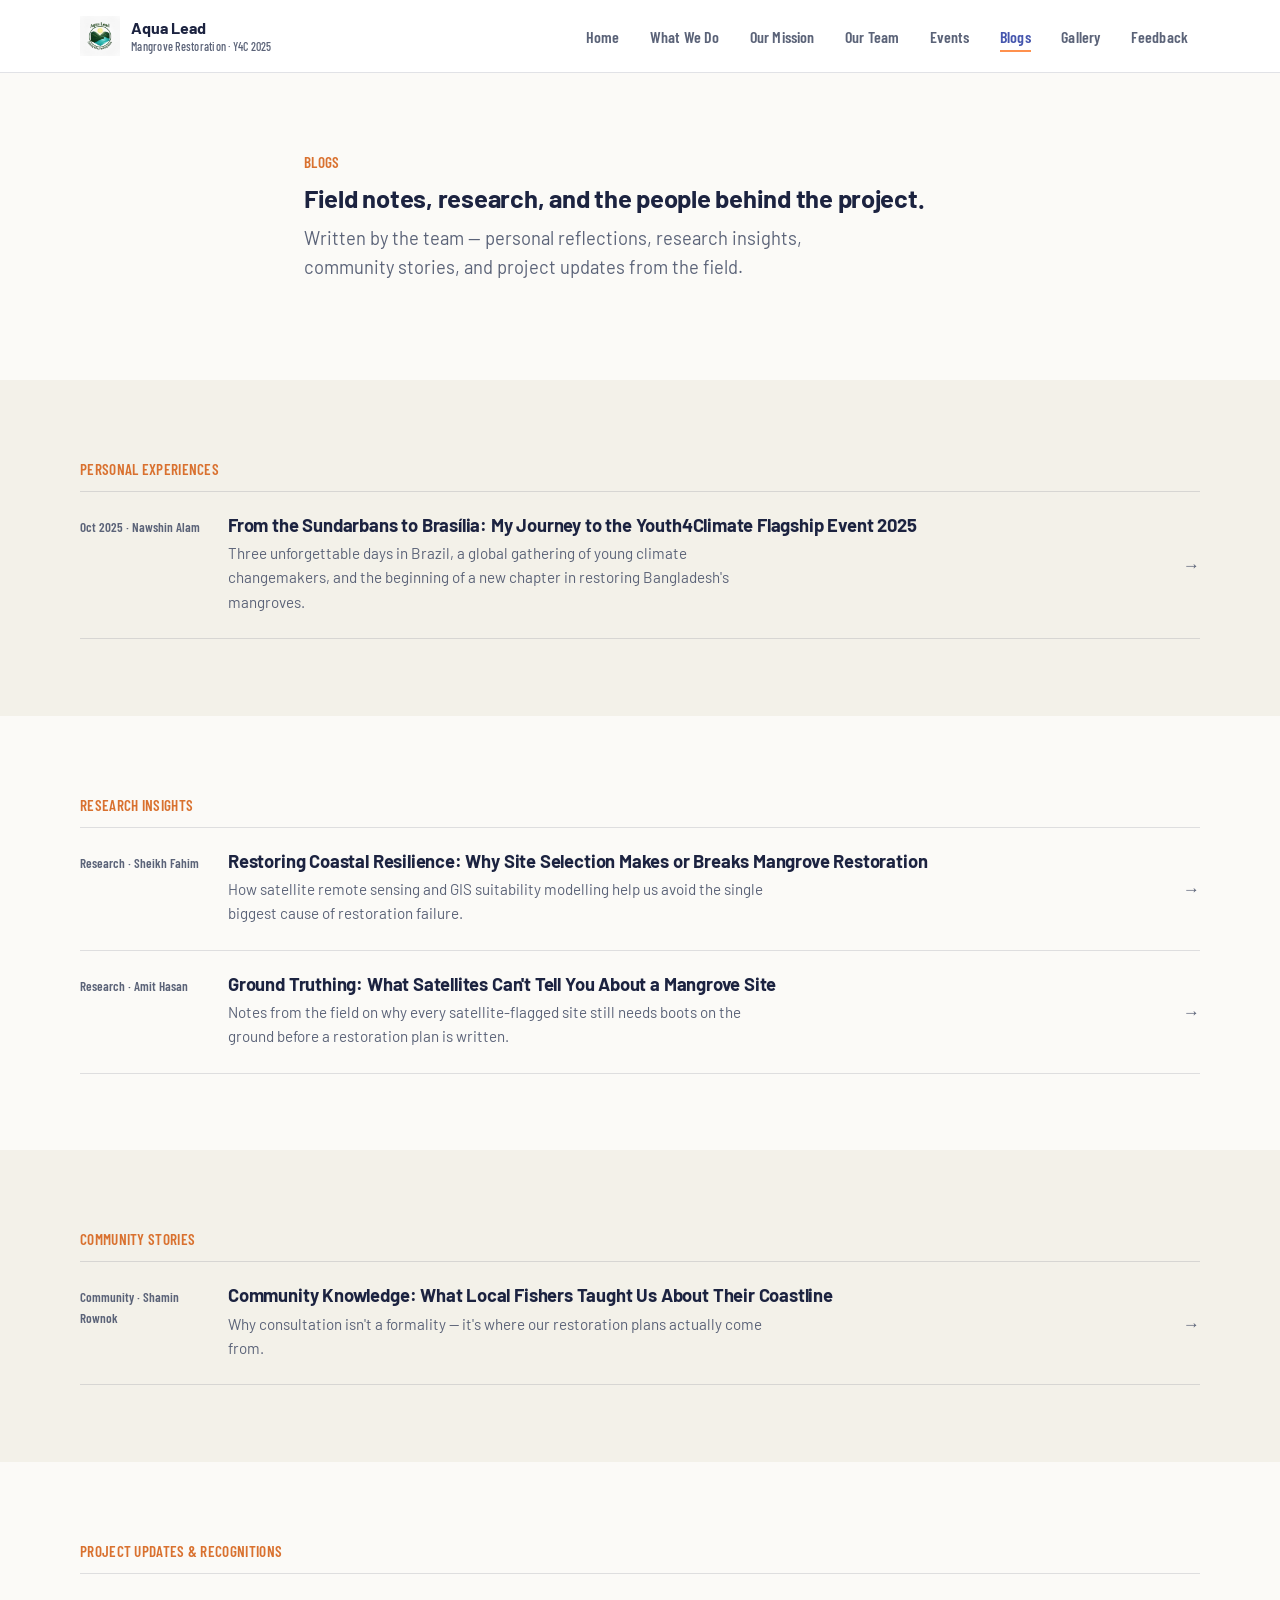
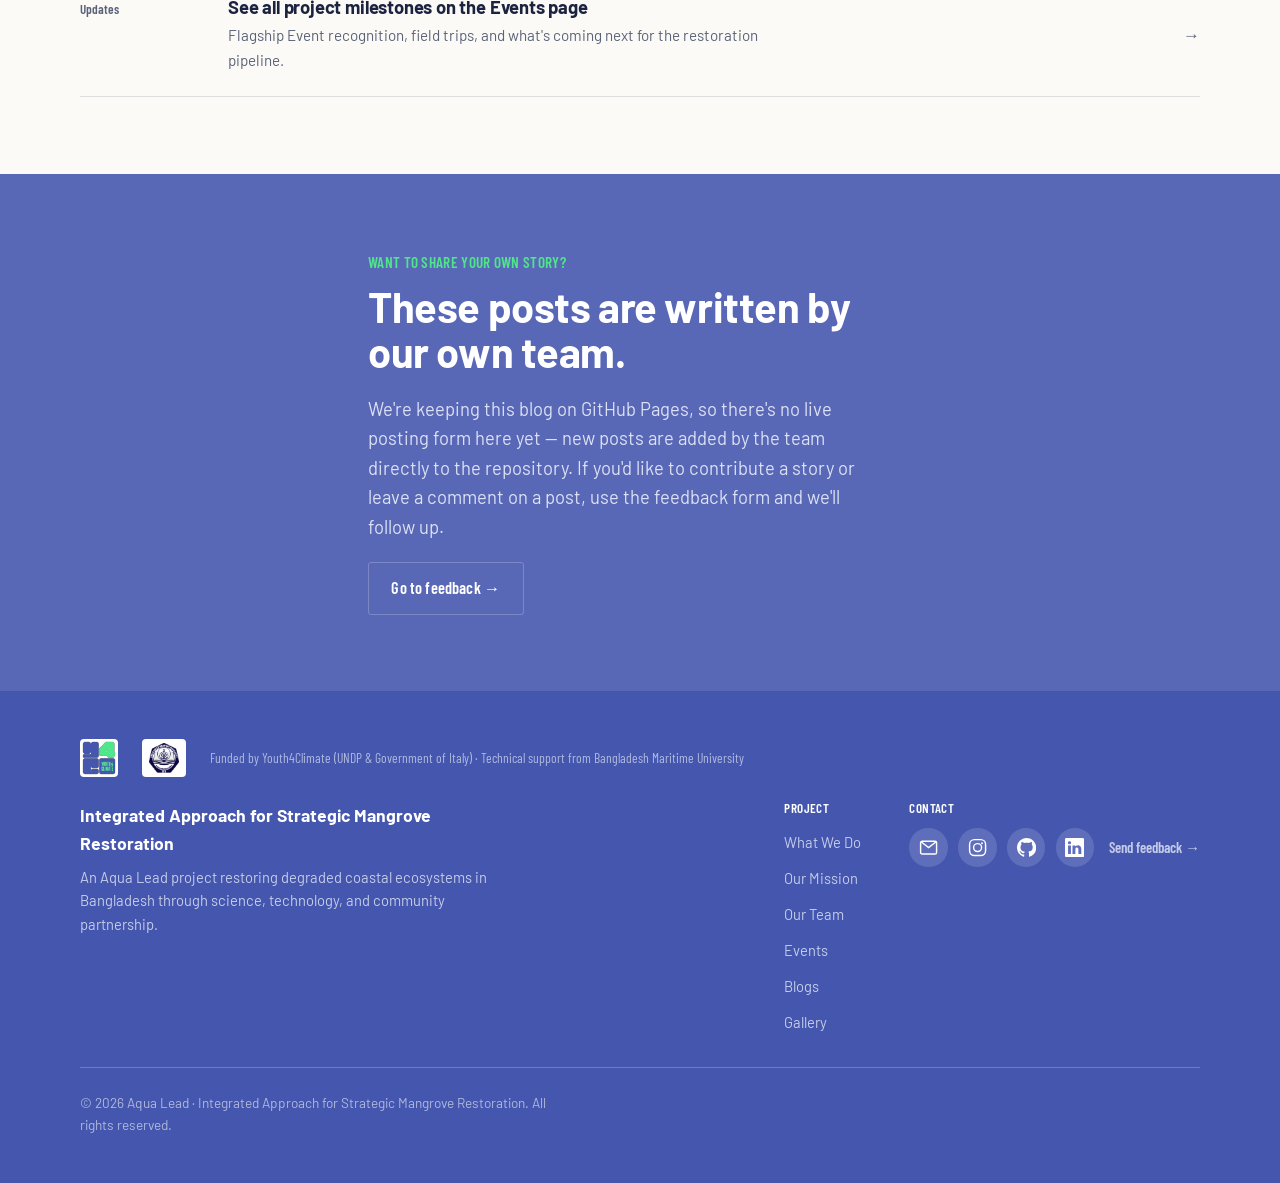
==== blogs/index.html @ 3c4979f6 "Upload website files" ====
<!doctype html>
<html lang="en">
<head>
<meta charset="utf-8">
<title>Blogs · Integrated Approach for Strategic Mangrove Restoration</title>
<meta name="description" content="Field notes, research insights, community stories and personal reflections from the mangrove restoration team.">
<meta name="viewport" content="width=device-width, initial-scale=1">
<link rel="icon" href="../assets/img/brand/y4c-na-logo.svg" type="image/svg+xml">
<link rel="stylesheet" href="../assets/css/style.css">
</head>
<body>
<a class="skip-link" href="#main">Skip to content</a>

<header class="site-header">
  <div class="wrap">
    <a class="brand" href="../index.html">
      <img src="../assets/img/brand/aqualead-logo.png" alt="Aqua Lead logo">
      <span class="brand-text">Aqua Lead<small>Mangrove Restoration · Y4C 2025</small></span>
    </a>
    <button class="nav-toggle" aria-label="Toggle navigation" aria-expanded="false">
      <svg viewBox="0 0 24 24" fill="none" stroke="currentColor" stroke-width="2"><path d="M3 6h18M3 12h18M3 18h18"/></svg>
    </button>
    <nav class="main-nav" aria-label="Primary">
      <ul>
        <li><a href="../index.html">Home</a></li>
        <li><a href="../what-we-do.html">What We Do</a></li>
        <li><a href="../mission.html">Our Mission</a></li>
        <li><a href="../team.html">Our Team</a></li>
        <li><a href="../events.html">Events</a></li>
        <li><a href="index.html" aria-current="page">Blogs</a></li>
        <li><a href="../gallery.html">Gallery</a></li>
        <li><a href="../feedback.html">Feedback</a></li>
      </ul>
    </nav>
  </div>
</header>

<main id="main">

  <section class="section">
    <div class="wrap" style="max-width:48rem;">
      <p class="eyebrow">Blogs</p>
      <h1>Field notes, research, and the people behind the project.</h1>
      <p class="lede">Written by the team — personal reflections, research insights, community stories, and project updates from the field.</p>
    </div>
  </section>

  <section class="section band-paper2">
    <div class="wrap">
      <p class="eyebrow">Personal experiences</p>
      <div class="post-list">
        <a class="post-row" href="blog-04-journey-to-brasilia.html">
          <span class="mark">Oct 2025 · Nawshin Alam</span>
          <span>
            <h3>From the Sundarbans to Brasília: My Journey to the Youth4Climate Flagship Event 2025</h3>
            <p class="excerpt">Three unforgettable days in Brazil, a global gathering of young climate changemakers, and the beginning of a new chapter in restoring Bangladesh's mangroves.</p>
          </span>
          <span class="arrow">→</span>
        </a>
      </div>
    </div>
  </section>

  <section class="section">
    <div class="wrap">
      <p class="eyebrow">Research insights</p>
      <div class="post-list">
        <a class="post-row" href="blog-01-coastal-resilience.html">
          <span class="mark">Research · Sheikh Fahim</span>
          <span>
            <h3>Restoring Coastal Resilience: Why Site Selection Makes or Breaks Mangrove Restoration</h3>
            <p class="excerpt">How satellite remote sensing and GIS suitability modelling help us avoid the single biggest cause of restoration failure.</p>
          </span>
          <span class="arrow">→</span>
        </a>
        <a class="post-row" href="blog-02-ground-truthing.html">
          <span class="mark">Research · Amit Hasan</span>
          <span>
            <h3>Ground Truthing: What Satellites Can't Tell You About a Mangrove Site</h3>
            <p class="excerpt">Notes from the field on why every satellite-flagged site still needs boots on the ground before a restoration plan is written.</p>
          </span>
          <span class="arrow">→</span>
        </a>
      </div>
    </div>
  </section>

  <section class="section band-paper2">
    <div class="wrap">
      <p class="eyebrow">Community stories</p>
      <div class="post-list">
        <a class="post-row" href="blog-03-community-knowledge.html">
          <span class="mark">Community · Shamin Rownok</span>
          <span>
            <h3>Community Knowledge: What Local Fishers Taught Us About Their Coastline</h3>
            <p class="excerpt">Why consultation isn't a formality — it's where our restoration plans actually come from.</p>
          </span>
          <span class="arrow">→</span>
        </a>
      </div>
    </div>
  </section>

  <section class="section">
    <div class="wrap">
      <p class="eyebrow">Project updates &amp; recognitions</p>
      <div class="post-list">
        <a class="post-row" href="../events.html">
          <span class="mark">Updates</span>
          <span>
            <h3>See all project milestones on the Events page</h3>
            <p class="excerpt">Flagship Event recognition, field trips, and what's coming next for the restoration pipeline.</p>
          </span>
          <span class="arrow">→</span>
        </a>
      </div>
    </div>
  </section>

  <section class="section band-blue pattern-bg">
    <div class="wrap" style="max-width:40rem;">
      <p class="eyebrow">Want to share your own story?</p>
      <h2>These posts are written by our own team.</h2>
      <p class="lede">We're keeping this blog on GitHub Pages, so there's no live posting form here yet — new posts are added by the team directly to the repository. If you'd like to contribute a story or leave a comment on a post, use the feedback form and we'll follow up.</p>
      <a class="btn btn-ghost" href="../feedback.html">Go to feedback →</a>
    </div>
  </section>

</main>

<footer class="site-footer">
  <div class="wrap">
    <div class="footer-credits">
      <img class="y4c-mark" src="../assets/img/brand/y4c-logo.svg" alt="Youth4Climate logo">
      <img src="../assets/img/brand/bmu-logo.png" alt="Bangladesh Maritime University logo">
      <span class="credit-line">Funded by Youth4Climate (UNDP &amp; Government of Italy) · Technical support from Bangladesh Maritime University</span>
    </div>
    <div class="footer-top">
      <div class="footer-brand">
        <strong>Integrated Approach for Strategic Mangrove Restoration</strong>
        <p>An Aqua Lead project restoring degraded coastal ecosystems in Bangladesh through science, technology, and community partnership.</p>
      </div>
      <div class="footer-links">
        <div>
          <h4>Project</h4>
          <ul>
            <li><a href="../what-we-do.html">What We Do</a></li>
            <li><a href="../mission.html">Our Mission</a></li>
            <li><a href="../team.html">Our Team</a></li>
            <li><a href="../events.html">Events</a></li>
            <li><a href="index.html">Blogs</a></li>
            <li><a href="../gallery.html">Gallery</a></li>
          </ul>
        </div>
        <div>
          <h4>Contact</h4>
          <div class="footer-contact footer-icons">
            <a class="icon-btn" href="mailto:aqualead.alm@gmail.com" aria-label="Email — aqualead.alm@gmail.com" title="aqualead.alm@gmail.com">
              <svg viewBox="0 0 24 24" fill="none" stroke="currentColor" stroke-width="1.8" aria-hidden="true"><rect x="2" y="4" width="20" height="16" rx="2"/><path d="M3 5l9 7 9-7"/></svg>
            </a>
            <a class="icon-btn" href="https://www.instagram.com/aqualead2025" target="_blank" rel="noopener" aria-label="Instagram — @aqualead2025" title="@aqualead2025">
              <svg viewBox="0 0 24 24" fill="none" stroke="currentColor" stroke-width="1.8" aria-hidden="true"><rect x="2" y="2" width="20" height="20" rx="6"/><circle cx="12" cy="12" r="5"/><circle cx="17.5" cy="6.5" r="1.2" fill="currentColor" stroke="none"/></svg>
            </a>
            <a class="icon-btn" href="https://github.com/Nawshin-25" target="_blank" rel="noopener" aria-label="GitHub — @Nawshin-25" title="GitHub — @Nawshin-25">
              <svg viewBox="0 0 16 16" fill="currentColor" aria-hidden="true"><path d="M8 0C3.58 0 0 3.58 0 8c0 3.54 2.29 6.53 5.47 7.59.4.07.55-.17.55-.38 0-.19-.01-.82-.01-1.49-2.01.37-2.53-.49-2.69-.94-.09-.23-.48-.94-.82-1.13-.28-.15-.68-.52-.01-.53.63-.01 1.08.58 1.23.82.72 1.21 1.87.87 2.33.66.07-.52.28-.87.51-1.07-1.78-.2-3.64-.89-3.64-3.95 0-.87.31-1.59.82-2.15-.08-.2-.36-1.02.08-2.12 0 0 .67-.21 2.2.82.64-.18 1.32-.27 2-.27.68 0 1.36.09 2 .27 1.53-1.04 2.2-.82 2.2-.82.44 1.1.16 1.92.08 2.12.51.56.82 1.27.82 2.15 0 3.07-1.87 3.75-3.65 3.95.29.25.54.73.54 1.48 0 1.07-.01 1.93-.01 2.2 0 .21.15.46.55.38A8.013 8.013 0 0016 8c0-4.42-3.58-8-8-8z"/></svg>
            </a>
            <a class="icon-btn" href="http://www.linkedin.com/in/nawshinalam" target="_blank" rel="noopener" aria-label="LinkedIn — Nawshin Alam" title="LinkedIn — Nawshin Alam">
              <svg viewBox="0 0 16 16" fill="currentColor" aria-hidden="true"><path d="M0 1.146C0 .513.526 0 1.175 0h13.65C15.474 0 16 .513 16 1.146v13.708c0 .633-.526 1.146-1.175 1.146H1.175C.526 16 0 15.487 0 14.854V1.146zm4.943 12.248V6.169H2.542v7.225h2.401zm-1.2-8.212c.837 0 1.358-.554 1.358-1.248-.015-.709-.52-1.248-1.342-1.248-.822 0-1.359.54-1.359 1.248 0 .694.521 1.248 1.327 1.248h.016zm4.908 8.212V9.359c0-.216.016-.432.08-.586.173-.431.568-.878 1.232-.878.869 0 1.216.662 1.216 1.634v3.865h2.401V9.25c0-2.22-1.184-3.252-2.764-3.252-1.274 0-1.845.7-2.165 1.193v.025h-.016a5.54 5.54 0 01.016-.025V6.169h-2.4c.03.678 0 7.225 0 7.225h2.4z"/></svg>
            </a>
            <a class="footer-feedback-link" href="../feedback.html">Send feedback →</a>
          </div>
        </div>
      </div>
    </div>
    <div class="footer-bottom">
      <p>© <span data-year>2026</span> Aqua Lead · Integrated Approach for Strategic Mangrove Restoration. All rights reserved.</p>
    </div>
  </div>
</footer>

<script src="../assets/js/main.js"></script>
</body>
</html>
---- assets/css/style.css ----
/* =========================================================
   INTEGRATED APPROACH FOR STRATEGIC MANGROVE RESTORATION
   Design system aligned to the Youth4Climate 2025 Brand
   Guidelines: Barlow/Barlow Condensed type, Y4C blue/green/
   yellow/light-blue palette, "Nature for Climate Action"
   thematic orange + swirl pattern as this project's accent.
   ========================================================= */

@import url('https://fonts.googleapis.com/css2?family=Barlow:wght@400;500;600;700&family=Barlow+Condensed:wght@500;600;700&family=Barlow:ital@1&display=swap');

:root{
  /* Y4C primary brand colours */
  --y4c-blue:        #4556AE;
  --y4c-blue-deep:   #313F86;
  --y4c-green:       #50E58B;
  --y4c-white:       #FFFFFF;
  /* Y4C secondary brand colours */
  --y4c-yellow:      #FFD639;
  --y4c-lightblue:   #C0F0F2;
  /* This project's Y4C theme: "Nature for Climate Action" */
  --y4c-nature:      #FF914D;
  --y4c-nature-deep: #D9712F;

  --paper:    #FBFAF7;
  --paper-2:  #F3F1E9;
  --ink:      #1C2340;
  --muted:    #5B6378;
  --line:     rgba(28,35,64,0.13);
  --line-on-blue: rgba(255,255,255,0.22);

  --sans:  'Barlow', -apple-system, BlinkMacSystemFont, 'Segoe UI', sans-serif;
  --cond:  'Barlow Condensed', 'Barlow', sans-serif;

  --max: 76rem;
  --gutter: clamp(1.25rem, 4vw, 3rem);
}

*,*::before,*::after{ box-sizing:border-box; }
html{ scroll-behavior:smooth; }
@media (prefers-reduced-motion: reduce){
  html{ scroll-behavior:auto; }
  *{ animation-duration:0.001ms !important; animation-iteration-count:1 !important; transition-duration:0.001ms !important; }
}

body{
  margin:0;
  background:var(--paper);
  color:var(--ink);
  font-family:var(--sans);
  font-size:17px;
  line-height:1.6;
  -webkit-font-smoothing:antialiased;
}

img{ max-width:100%; display:block; }
a{ color:inherit; }
a:focus-visible, button:focus-visible, input:focus-visible, textarea:focus-visible{
  outline:3px solid var(--y4c-nature);
  outline-offset:2px;
}

h1,h2,h3,h4{
  font-family:var(--sans);
  font-weight:700;
  line-height:1.08;
  letter-spacing:-0.01em;
  margin:0 0 0.5em;
  color:var(--ink);
}
h1{ font-weight:700; }
h2{ font-size:clamp(1.7rem, 2.4vw + 1rem, 2.6rem); }
h3{ font-size:clamp(1.15rem, 1vw + 1rem, 1.45rem); }

p{ margin:0 0 1.1em; max-width:62ch; }
.lede{ font-size:1.15rem; color:var(--muted); max-width:52ch; }

.wrap{ max-width:var(--max); margin:0 auto; padding-left:var(--gutter); padding-right:var(--gutter); }

.eyebrow{
  font-family:var(--cond);
  font-weight:600;
  font-size:0.95rem;
  letter-spacing:0.02em;
  color:var(--y4c-nature-deep);
  text-transform:uppercase;
  margin-bottom:0.6rem;
  display:block;
}
.band-blue .eyebrow{ color:var(--y4c-green); }

.skip-link{
  position:absolute; left:-999px; top:0;
  background:var(--y4c-nature); color:#20120a; padding:0.7em 1.2em;
  z-index:200; font-weight:600;
}
.skip-link:focus{ left:var(--gutter); top:0.75rem; }

/* ---------- Header ---------- */
.site-header{
  position:sticky; top:0; z-index:100;
  background:var(--y4c-white);
  border-bottom:1px solid var(--line);
}
.site-header .wrap{
  display:flex; align-items:center; justify-content:space-between;
  min-height:4.5rem; gap:1rem;
}
.brand{ display:flex; align-items:center; gap:0.7rem; text-decoration:none; }
.brand img{ height:40px; width:auto; flex:none; }
.brand-text{ font-family:var(--sans); font-weight:700; font-size:1rem; line-height:1.18; color:var(--ink); }
.brand-text small{
  display:block; font-family:var(--cond); font-weight:500; font-size:0.75rem;
  letter-spacing:0.02em; color:var(--muted); margin-top:0.1em;
}

.nav-toggle{
  display:none; background:none; border:1px solid var(--line);
  color:var(--ink); width:2.5rem; height:2.5rem; border-radius:3px;
  align-items:center; justify-content:center; cursor:pointer;
}
.nav-toggle svg{ width:18px; height:18px; }

.main-nav ul{ list-style:none; display:flex; gap:0.4rem; margin:0; padding:0; }
.main-nav a{
  text-decoration:none; color:var(--muted); font-family:var(--cond);
  font-weight:600; font-size:1rem; letter-spacing:0.01em;
  padding:0.6rem 0.75rem; border-radius:3px; position:relative;
  transition:color .15s ease, background .15s ease;
}
.main-nav a:hover{ color:var(--ink); background:var(--paper-2); }
.main-nav a[aria-current="page"]{ color:var(--y4c-blue); }
.main-nav a[aria-current="page"]::after{
  content:""; position:absolute; left:0.75rem; right:0.75rem; bottom:0.2rem;
  height:2px; background:var(--y4c-nature);
}

@media (max-width:860px){
  .nav-toggle{ display:inline-flex; }
  .main-nav{
    position:absolute; top:4.5rem; left:0; right:0; background:var(--y4c-white);
    border-bottom:1px solid var(--line); max-height:0; overflow:hidden;
    transition:max-height .25s ease;
  }
  .main-nav.is-open{ max-height:28rem; }
  .main-nav ul{ flex-direction:column; gap:0; padding:0.5rem var(--gutter) 1.25rem; }
  .main-nav a{ display:block; padding:0.8rem 0; border-bottom:1px solid var(--line); border-radius:0; }
}

/* ---------- Bands ---------- */
.band-blue{ background:var(--y4c-blue); color:var(--y4c-white); }
.band-blue h2,.band-blue h3{ color:var(--y4c-white); }
.band-blue p, .band-blue .lede{ color:#DCE1F5; }
.band-blue .divider{ background:var(--line-on-blue); }

.band-paper2{ background:var(--paper-2); }

.pattern-bg{
  position:relative;
}
.pattern-bg::before{
  content:""; position:absolute; inset:0;
  background-image:url('../img/brand/y4c-na-pattern.svg');
  background-repeat:repeat; background-size:260px auto;
  opacity:0.06; pointer-events:none;
}
.band-blue.pattern-bg::before{ opacity:0.1; filter:brightness(0) invert(1); }

.section{ padding:clamp(3rem,6vw,5.5rem) 0; position:relative; z-index:1; }
.section > .wrap{ position:relative; z-index:1; }

.section-head{ max-width:44rem; margin-bottom:2.25rem; }

.divider{ border:none; height:1px; background:var(--line); margin:0; }

/* ---------- Buttons ---------- */
.btn{
  display:inline-flex; align-items:center; gap:0.5rem;
  font-family:var(--cond); font-weight:600; font-size:1.02rem; letter-spacing:0.01em;
  padding:0.75rem 1.4rem; border-radius:3px; text-decoration:none;
  border:1.5px solid transparent; cursor:pointer; transition:transform .12s ease, background .15s ease, border-color .15s ease;
}
.btn-primary{ background:var(--y4c-nature); color:#2A1608; }
.btn-primary:hover{ background:var(--y4c-nature-deep); color:#fff; }
.btn-ghost{ border-color:var(--line); color:var(--ink); }
.btn-ghost:hover{ border-color:var(--y4c-blue); color:var(--y4c-blue); }
.band-blue .btn-ghost{ border-color:var(--line-on-blue); color:#fff; }
.band-blue .btn-ghost:hover{ border-color:#fff; }
.btn-sm{ padding:0.5rem 0.95rem; font-size:0.92rem; }

/* ---------- Hero / slideshow ---------- */
.hero{ background:var(--y4c-blue); color:var(--y4c-white); overflow:hidden; }
.hero-grid{
  display:grid; grid-template-columns:1.05fr 0.95fr; gap:clamp(1.5rem,4vw,3rem);
  align-items:center; padding:clamp(2.5rem,5vw,4rem) 0;
}
@media (max-width:900px){ .hero-grid{ grid-template-columns:1fr; } }
.hero h1{ color:var(--y4c-white); font-size:clamp(2.1rem,3.4vw + 1.1rem,3.4rem); max-width:16ch; margin-bottom:0.5em; }
.hero .lede{ color:#DCE1F5; font-size:1.15rem; }
.hero-actions{ display:flex; flex-wrap:wrap; gap:0.85rem; margin-top:1.6rem; }

.slideshow{
  position:relative; aspect-ratio:940/788; border-radius:6px; overflow:hidden;
  box-shadow:0 18px 50px rgba(0,0,0,0.28); border:1px solid var(--line-on-blue);
}
.slide{
  position:absolute; inset:0; opacity:0; transition:opacity .6s ease;
  pointer-events:none;
}
.slide.is-active{ opacity:1; pointer-events:auto; }
.slide img{ width:100%; height:100%; object-fit:cover; }
.slide-dots{
  position:absolute; bottom:0.9rem; left:50%; transform:translateX(-50%);
  display:flex; gap:0.4rem; z-index:3;
}
.slide-dots button{
  width:8px; height:8px; border-radius:50%; border:none; background:rgba(255,255,255,0.45);
  cursor:pointer; padding:0;
}
.slide-dots button.is-active{ background:#fff; width:22px; border-radius:4px; transition:width .2s ease; }
.slide-nav{
  position:absolute; top:50%; transform:translateY(-50%); z-index:3;
  width:2.1rem; height:2.1rem; border-radius:50%; border:none;
  background:rgba(14,18,38,0.45); color:#fff; display:flex; align-items:center; justify-content:center;
  cursor:pointer;
}
.slide-nav:hover{ background:rgba(14,18,38,0.7); }
.slide-prev{ left:0.7rem; } .slide-next{ right:0.7rem; }

/* ---------- Approach cards ---------- */
.approach-grid{
  display:grid; grid-template-columns:repeat(4,1fr); gap:1.1rem;
}
@media (max-width:980px){ .approach-grid{ grid-template-columns:repeat(2,1fr); } }
@media (max-width:560px){ .approach-grid{ grid-template-columns:1fr; } }
.approach-card{
  background:var(--y4c-white); border:1px solid var(--line); border-radius:6px;
  padding:1.6rem 1.4rem; position:relative;
}
.approach-card .icon{
  width:2.6rem; height:2.6rem; border-radius:50%;
  background:var(--y4c-lightblue); display:flex; align-items:center; justify-content:center;
  margin-bottom:1rem;
}
.approach-card .icon svg{ width:1.3rem; height:1.3rem; color:var(--y4c-blue-deep); }
.approach-card h3{ font-size:1.08rem; margin-bottom:0.4rem; }
.approach-card p{ font-size:0.95rem; color:var(--muted); margin:0; }
.approach-card .step-no{
  font-family:var(--cond); font-weight:700; font-size:0.8rem; color:var(--y4c-nature-deep);
  letter-spacing:0.04em; margin-bottom:0.5rem; display:block;
}

/* ---------- Two col / about ---------- */
.two-col{ display:grid; grid-template-columns:1.1fr 0.9fr; gap:clamp(2rem,5vw,4rem); align-items:center; }
@media (max-width:860px){ .two-col{ grid-template-columns:1fr; } }
.media-frame{
  border-radius:6px; overflow:hidden; border:1px solid var(--line);
  aspect-ratio:4/3; background:var(--paper-2);
}
.media-frame img{ width:100%; height:100%; object-fit:cover; }

/* ---------- Pill / tag ---------- */
.pill{
  display:inline-flex; align-items:center; gap:0.4rem;
  font-family:var(--cond); font-weight:600; font-size:0.85rem;
  padding:0.3rem 0.75rem; border-radius:99px;
  background:var(--y4c-lightblue); color:var(--y4c-blue-deep);
}
.pill-nature{ background:#FFE7D6; color:var(--y4c-nature-deep); }
.pill-green{ background:#E1FBEC; color:#1C8A51; }

/* ---------- Mission objectives ---------- */
.objectives{ display:grid; grid-template-columns:repeat(2,1fr); gap:1rem; }
@media (max-width:700px){ .objectives{ grid-template-columns:1fr; } }
.objective{
  display:flex; gap:1rem; padding:1.4rem; border:1px solid var(--line); border-radius:6px; background:var(--y4c-white);
}
.objective .num{
  font-family:var(--cond); font-weight:700; font-size:1.6rem; color:var(--y4c-nature); flex:none; width:2.4rem;
}
.objective h3{ font-size:1.02rem; margin-bottom:0.3rem; }
.objective p{ font-size:0.93rem; color:var(--muted); margin:0; }

/* ---------- SDG strip ---------- */
.sdg-strip{ display:flex; flex-wrap:wrap; gap:0.7rem; }
.sdg-chip{
  display:flex; align-items:center; gap:0.6rem;
  border:1px solid var(--line); border-radius:99px; padding:0.5rem 1rem 0.5rem 0.5rem;
  text-decoration:none; color:var(--ink); background:var(--y4c-white);
  transition:border-color .15s ease;
}
.sdg-chip:hover{ border-color:var(--y4c-blue); }
.sdg-chip .n{
  width:2rem; height:2rem; border-radius:50%; background:var(--y4c-blue); color:#fff;
  display:flex; align-items:center; justify-content:center; font-family:var(--cond); font-weight:700; font-size:0.85rem; flex:none;
}
.sdg-chip span{ font-size:0.88rem; font-weight:500; }

/* ---------- Deliverables ---------- */
.deliv-grid{ display:grid; grid-template-columns:repeat(3,1fr); gap:1rem; }
@media (max-width:860px){ .deliv-grid{ grid-template-columns:repeat(2,1fr); } }
@media (max-width:560px){ .deliv-grid{ grid-template-columns:1fr; } }
.deliv-card{ border:1px solid var(--line); border-radius:6px; padding:1.3rem; background:var(--y4c-white); }
.deliv-card h3{ font-size:1rem; margin-bottom:0.4rem; }
.deliv-card p{ font-size:0.9rem; color:var(--muted); margin:0; }

/* ---------- Team ---------- */
.team-grid{ display:grid; grid-template-columns:repeat(auto-fill,minmax(15.5rem,1fr)); gap:1.5rem; }
.person{ border:1px solid var(--line); border-radius:8px; overflow:hidden; background:var(--y4c-white); }
.person .photo{ aspect-ratio:4/5; overflow:hidden; background:var(--paper-2); }
.person .photo img{ width:100%; height:100%; object-fit:cover; }
.person .body{ padding:1.25rem 1.3rem 1.4rem; }
.person .role{ font-family:var(--cond); font-weight:600; font-size:0.82rem; color:var(--y4c-nature-deep); display:block; margin-bottom:0.3rem; }
.person h3{ font-size:1.08rem; margin-bottom:0.6rem; }
.person ul{ margin:0 0 1rem; padding-left:1.1rem; font-size:0.88rem; color:var(--muted); }
.person li{ margin-bottom:0.3rem; }

/* ---------- Events ---------- */
.event-card{
  display:grid; grid-template-columns:1fr 1.4fr; gap:1.5rem;
  border:1px solid var(--line); border-radius:8px; overflow:hidden; background:var(--y4c-white);
  margin-bottom:1.25rem;
}
@media (max-width:760px){ .event-card{ grid-template-columns:1fr; } }
.event-card .photo{ aspect-ratio:4/3; background:var(--paper-2); }
.event-card .photo img{ width:100%; height:100%; object-fit:cover; }
.event-card .body{ padding:1.5rem 1.6rem 1.5rem 0; }
@media (max-width:760px){ .event-card .body{ padding:1.3rem 1.4rem 1.5rem; } }
.event-meta{ font-family:var(--cond); font-weight:600; font-size:0.85rem; color:var(--y4c-blue); margin-bottom:0.4rem; }
.event-card h3{ font-size:1.2rem; margin-bottom:0.5rem; }
.event-card p{ font-size:0.95rem; color:var(--muted); }
.status-tag{
  display:inline-block; font-family:var(--cond); font-weight:600; font-size:0.78rem;
  padding:0.2rem 0.6rem; border-radius:99px; margin-bottom:0.6rem;
}
.status-done{ background:#E1FBEC; color:#1C8A51; }
.status-upcoming{ background:#FFF3D6; color:#9A6B00; }

/* ---------- Blog list ---------- */
.post-list{ display:grid; gap:0; border-top:1px solid var(--line); }
.post-row{
  display:grid; grid-template-columns:8rem 1fr auto; gap:1.25rem; align-items:baseline;
  padding:1.5rem 0; border-bottom:1px solid var(--line); text-decoration:none; color:inherit;
}
.post-row:hover h3{ color:var(--y4c-nature-deep); }
.post-row .mark{ font-family:var(--cond); font-weight:600; font-size:0.82rem; color:var(--muted); }
.post-row h3{ margin:0 0 0.35rem; transition:color .15s ease; font-size:1.15rem; }
.post-row .excerpt{ margin:0; color:var(--muted); font-size:0.95rem; max-width:60ch; }
.post-row .arrow{ font-family:var(--cond); color:var(--muted); align-self:center; }
@media (max-width:640px){
  .post-row{ grid-template-columns:1fr; gap:0.4rem; }
  .post-row .arrow{ display:none; }
}

/* ---------- Article page ---------- */
.article-head{ max-width:42rem; }
.article-meta{
  font-family:var(--cond); font-weight:600; font-size:0.85rem; color:var(--muted);
  display:flex; flex-wrap:wrap; gap:0.4rem 0.9rem; margin-bottom:1.2rem;
}
.article-body{ max-width:42rem; }
.article-body h2{ margin-top:2.2rem; font-size:1.5rem; }
.article-body ul{ padding-left:1.2rem; }
.article-body li{ margin-bottom:0.5rem; }
.article-body figure{ margin:2rem 0; }
.article-body figcaption{ font-family:var(--cond); font-size:0.82rem; color:var(--muted); margin-top:0.6rem; }
.article-body img{ border-radius:6px; border:1px solid var(--line); }
.video-feature{ text-align:center; }
.video-feature figcaption{ text-align:center; }

/* ---------- YouTube embeds ---------- */
.yt-embed{
  position:relative; width:100%; border-radius:8px; overflow:hidden;
  border:1px solid var(--line); background:#000; box-shadow:0 10px 30px rgba(28,35,64,0.15);
}
.yt-embed iframe{ position:absolute; inset:0; width:100%; height:100%; border:0; }
.yt-embed.ratio-16-9{ aspect-ratio:16/9; }
.yt-embed.ratio-9-16{ aspect-ratio:9/16; max-width:22rem; margin:0 auto; }

.byline-card{
  display:flex; gap:1rem; align-items:center; border:1px solid var(--line); border-radius:8px;
  padding:1.1rem 1.3rem; margin:2.5rem 0; max-width:42rem;
}
.byline-card .photo{ width:3.5rem; height:3.5rem; border-radius:50%; overflow:hidden; flex:none; }
.byline-card .photo img{ width:100%; height:100%; object-fit:cover; }
.byline-card strong{ display:block; font-family:var(--sans); }
.byline-card span{ font-family:var(--cond); font-size:0.82rem; color:var(--muted); }

.other-posts{ display:grid; gap:1rem; grid-template-columns:repeat(auto-fit,minmax(15rem,1fr)); max-width:var(--max); }
.other-post-card{ border:1px solid var(--line); border-radius:6px; padding:1.25rem; text-decoration:none; color:inherit; display:block; }
.other-post-card:hover{ border-color:var(--y4c-blue); }
.other-post-card .mark{ font-family:var(--cond); font-size:0.78rem; color:var(--muted); }
.other-post-card h4{ font-family:var(--sans); font-weight:700; font-size:1.02rem; margin:0.4rem 0; color:var(--ink); }
.other-post-card span.by{ font-size:0.85rem; color:var(--muted); }

.comments-box{
  margin-top:2.5rem; padding-top:2rem; border-top:1px solid var(--line); max-width:42rem;
}

/* ---------- Feedback / contact ---------- */
.feedback-grid{ display:grid; grid-template-columns:1fr 1fr; gap:clamp(2rem,5vw,4rem); }
@media (max-width:800px){ .feedback-grid{ grid-template-columns:1fr; } }
form.feedback-form{ display:grid; gap:1.1rem; max-width:32rem; }
.field{ display:grid; gap:0.4rem; }
.field label{ font-family:var(--cond); font-weight:600; font-size:0.85rem; color:var(--muted); }
.field input, .field select, .field textarea{
  font-family:var(--sans); font-size:1rem; border:1px solid var(--line); background:var(--y4c-white);
  padding:0.75rem 0.85rem; color:var(--ink); border-radius:4px;
}
.field textarea{ resize:vertical; min-height:8rem; }
.note-box{ border-left:3px solid var(--y4c-blue); padding-left:1.1rem; color:var(--muted); font-size:0.95rem; }
.contact-list{ list-style:none; margin:0; padding:0; display:grid; gap:0.9rem; }
.contact-list a{
  display:inline-flex; gap:0.6rem; align-items:center; text-decoration:none; color:var(--ink);
  border-bottom:1px solid var(--line); padding-bottom:0.5rem;
}
.contact-list a:hover{ color:var(--y4c-nature-deep); border-color:var(--y4c-nature-deep); }

/* ---------- Gallery ---------- */
.gallery-grid{
  display:grid; grid-template-columns:repeat(auto-fill,minmax(14rem,1fr)); gap:0.9rem;
}
.gallery-grid figure{ margin:0; border-radius:6px; overflow:hidden; border:1px solid var(--line); background:var(--paper-2); }
.gallery-grid img{ width:100%; aspect-ratio:4/3; object-fit:cover; }
.gallery-grid figcaption{ font-family:var(--cond); font-size:0.82rem; color:var(--muted); padding:0.6rem 0.8rem; }

/* ---------- Footer ---------- */
.site-footer{ background:var(--y4c-blue); color:#D3DAF2; padding:3rem 0 2rem; }
.footer-top{
  display:flex; flex-wrap:wrap; justify-content:space-between; gap:2rem;
  padding-bottom:2rem; border-bottom:1px solid var(--line-on-blue); margin-bottom:1.5rem;
}
.footer-brand{ max-width:26rem; }
.footer-brand strong{ font-family:var(--sans); color:#fff; font-size:1.1rem; display:block; margin-bottom:0.5rem; }
.footer-brand p{ color:#C4CCE9; font-size:0.92rem; }
.footer-links{ display:flex; gap:3rem; flex-wrap:wrap; }
.footer-links h4{ color:#fff; font-size:0.82rem; font-family:var(--cond); font-weight:600; letter-spacing:0.03em; margin-bottom:0.8rem; text-transform:uppercase; }
.footer-links ul{ list-style:none; margin:0; padding:0; display:grid; gap:0.55rem; }
.footer-links a{ text-decoration:none; color:#C4CCE9; font-size:0.92rem; }
.footer-links a:hover{ color:#fff; }
.footer-contact{ display:grid; gap:0.5rem; font-size:0.92rem; }
.footer-contact a{ color:#C4CCE9; text-decoration:none; }
.footer-contact a:hover{ color:#fff; }

.footer-icons{ display:flex; align-items:center; flex-wrap:wrap; gap:0.65rem; }
.footer-icons .icon-btn{
  width:2.4rem; height:2.4rem; border-radius:50%; flex:none;
  display:inline-flex; align-items:center; justify-content:center;
  background:rgba(255,255,255,0.14); color:#fff;
  transition:background .15s ease, color .15s ease, transform .15s ease;
}
.footer-icons .icon-btn svg{ width:1.2rem; height:1.2rem; }
.footer-icons .icon-btn:hover{ background:#fff; color:var(--y4c-blue-deep); transform:translateY(-2px); }
.footer-icons .footer-feedback-link{
  font-family:var(--cond); font-weight:600; font-size:0.92rem; color:#C4CCE9;
  text-decoration:none; margin-left:0.3rem;
}
.footer-icons .footer-feedback-link:hover{ color:#fff; }

.footer-credits{ display:flex; align-items:center; flex-wrap:wrap; gap:1.5rem; margin-bottom:1.5rem; }
.footer-credits img{ height:38px; width:auto; flex:none; background:#fff; border-radius:4px; padding:4px 7px; }
.footer-credits img.y4c-mark{ padding:2px; }
.footer-credits .credit-line{ font-family:var(--cond); font-size:0.85rem; color:#AEB8DD; }
.footer-logos{ display:flex; align-items:center; gap:1rem; flex-wrap:wrap; }
.footer-logos img{ height:38px; width:auto; background:#fff; border-radius:4px; padding:4px 7px; }
.footer-logos .y4c-mark{ height:38px; padding:2px; }

.footer-bottom{
  display:flex; flex-wrap:wrap; justify-content:space-between; gap:1rem;
  font-size:0.85rem; color:#AEB8DD;
}

/* ---------- Utility ---------- */
.visually-hidden{ position:absolute; width:1px; height:1px; overflow:hidden; clip:rect(0 0 0 0); white-space:nowrap; }
.center{ text-align:center; }
.mt-lg{ margin-top:2.5rem; }
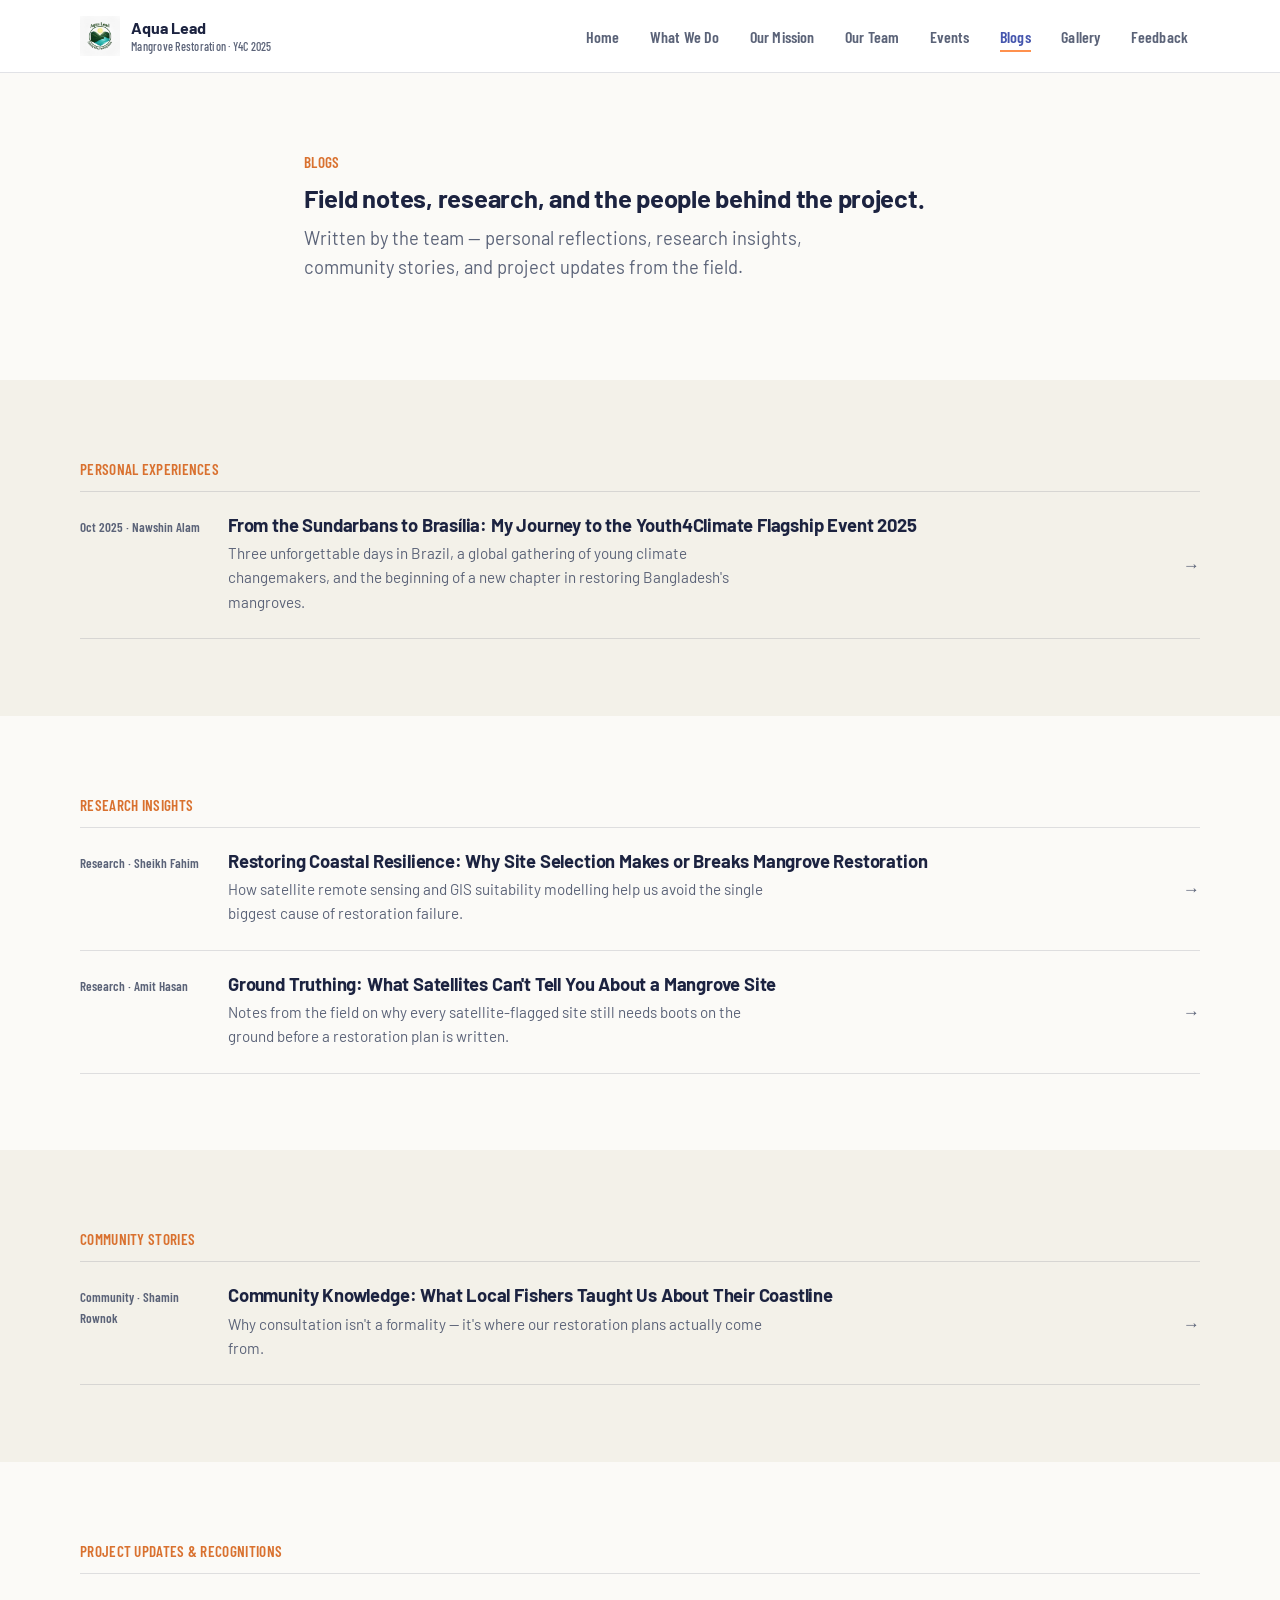
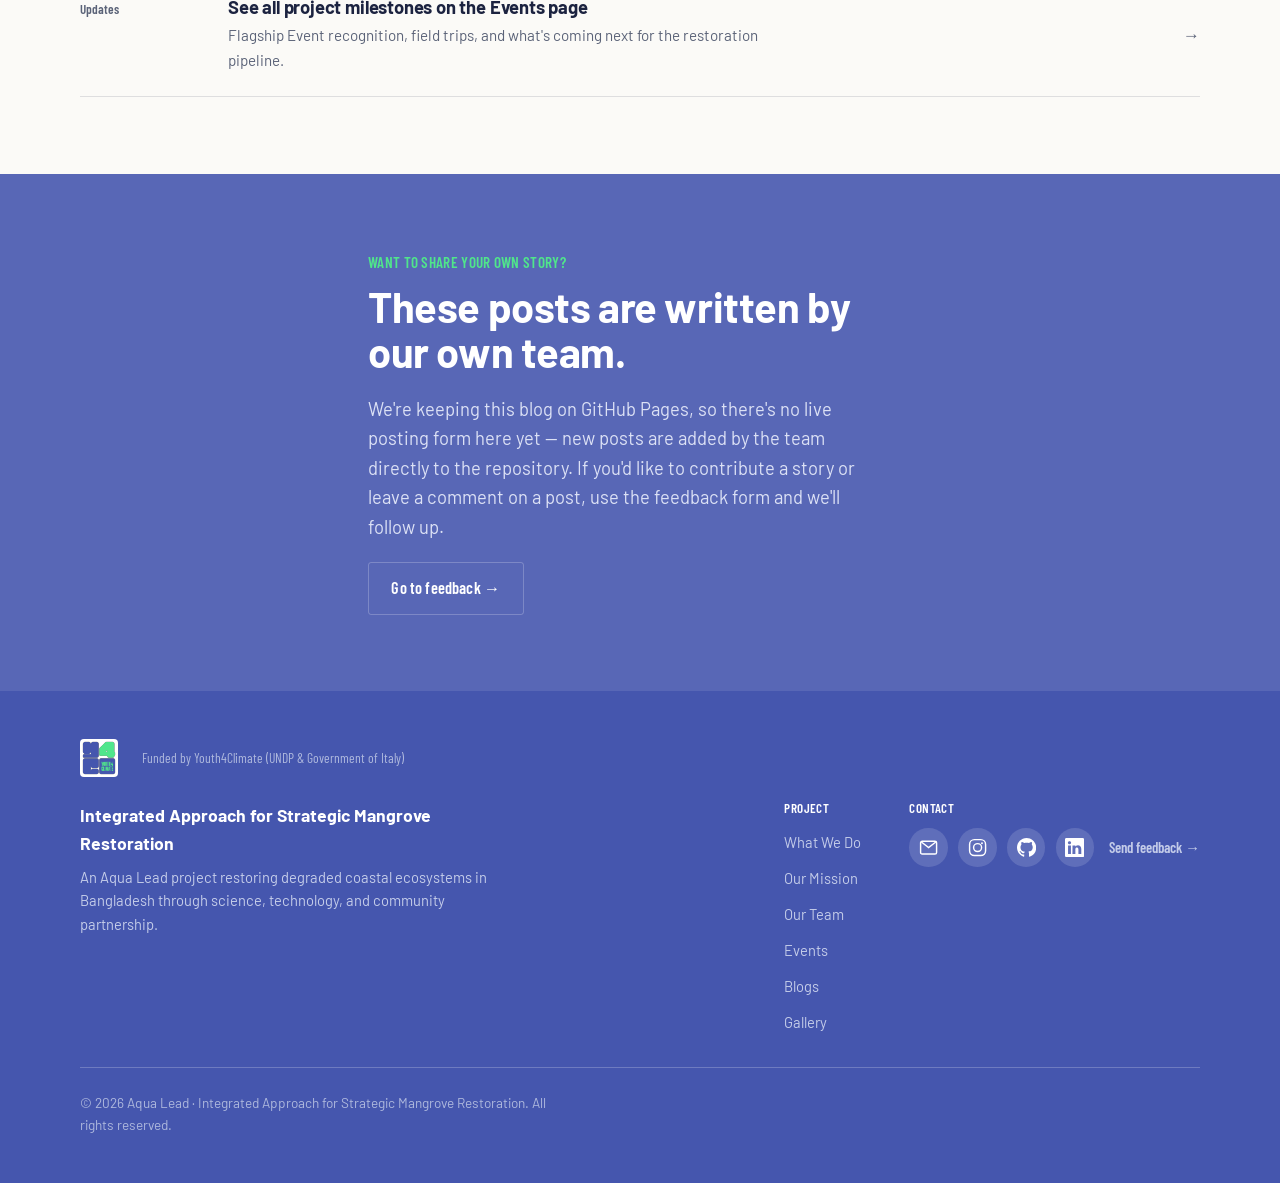
==== commit e0b4b25b: "Update index.html" ====
--- a/blogs/index.html
+++ b/blogs/index.html
@@ -132,8 +132,7 @@
   <div class="wrap">
     <div class="footer-credits">
       <img class="y4c-mark" src="../assets/img/brand/y4c-logo.svg" alt="Youth4Climate logo">
-      <img src="../assets/img/brand/bmu-logo.png" alt="Bangladesh Maritime University logo">
-      <span class="credit-line">Funded by Youth4Climate (UNDP &amp; Government of Italy) · Technical support from Bangladesh Maritime University</span>
+      <span class="credit-line">Funded by Youth4Climate (UNDP &amp; Government of Italy)</span>
     </div>
     <div class="footer-top">
       <div class="footer-brand">
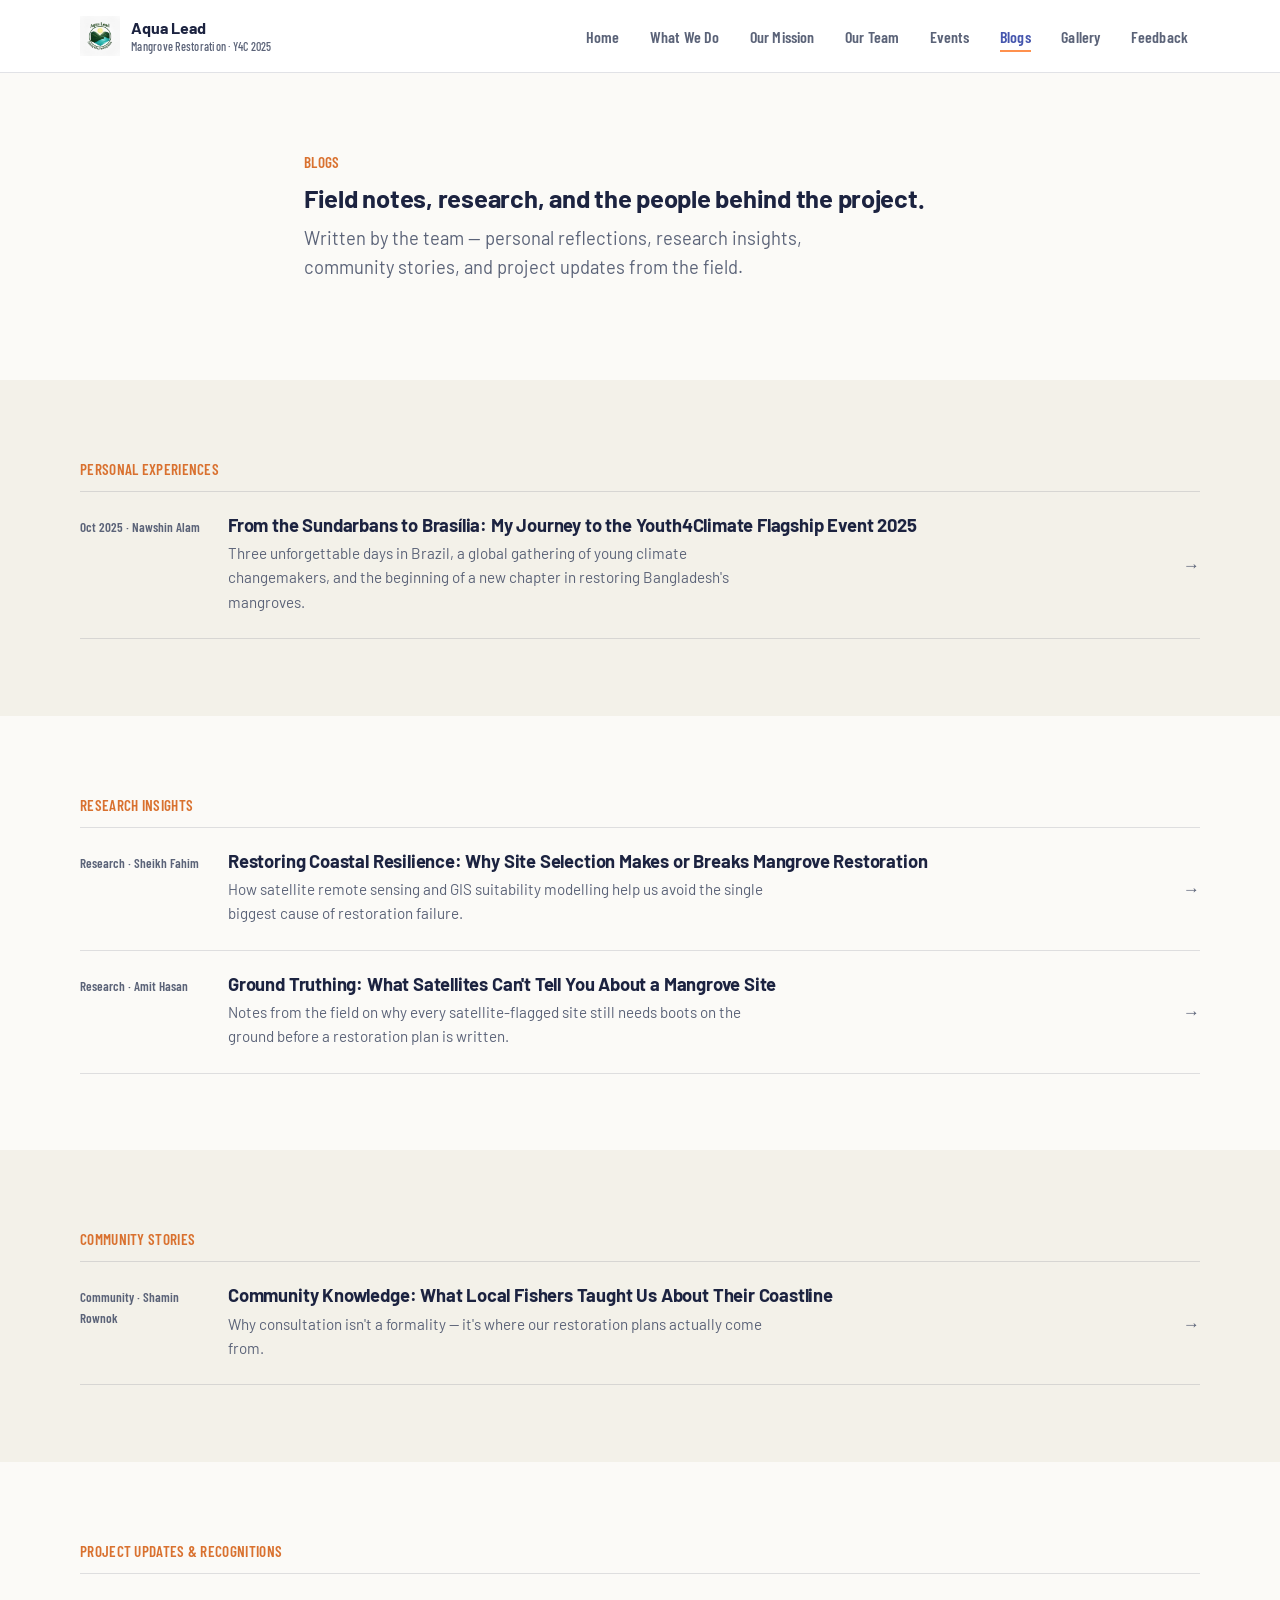
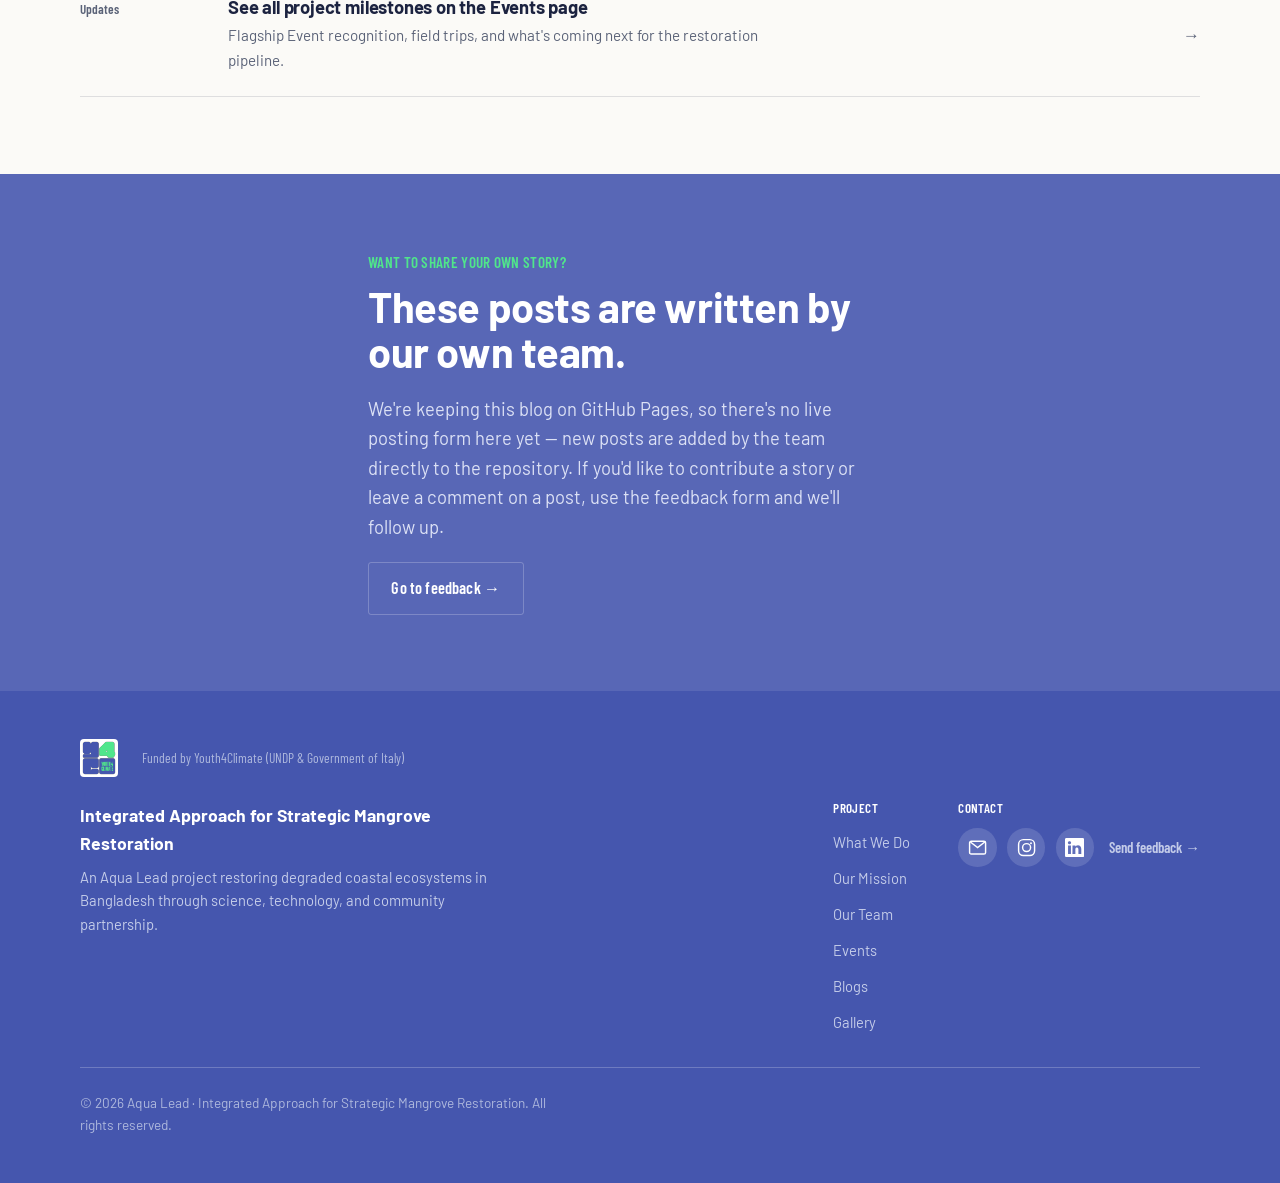
==== commit 3194fe96: "Update index.html" ====
--- a/blogs/index.html
+++ b/blogs/index.html
@@ -160,9 +160,6 @@
             <a class="icon-btn" href="https://www.instagram.com/aqualead2025" target="_blank" rel="noopener" aria-label="Instagram — @aqualead2025" title="@aqualead2025">
               <svg viewBox="0 0 24 24" fill="none" stroke="currentColor" stroke-width="1.8" aria-hidden="true"><rect x="2" y="2" width="20" height="20" rx="6"/><circle cx="12" cy="12" r="5"/><circle cx="17.5" cy="6.5" r="1.2" fill="currentColor" stroke="none"/></svg>
             </a>
-            <a class="icon-btn" href="https://github.com/Nawshin-25" target="_blank" rel="noopener" aria-label="GitHub — @Nawshin-25" title="GitHub — @Nawshin-25">
-              <svg viewBox="0 0 16 16" fill="currentColor" aria-hidden="true"><path d="M8 0C3.58 0 0 3.58 0 8c0 3.54 2.29 6.53 5.47 7.59.4.07.55-.17.55-.38 0-.19-.01-.82-.01-1.49-2.01.37-2.53-.49-2.69-.94-.09-.23-.48-.94-.82-1.13-.28-.15-.68-.52-.01-.53.63-.01 1.08.58 1.23.82.72 1.21 1.87.87 2.33.66.07-.52.28-.87.51-1.07-1.78-.2-3.64-.89-3.64-3.95 0-.87.31-1.59.82-2.15-.08-.2-.36-1.02.08-2.12 0 0 .67-.21 2.2.82.64-.18 1.32-.27 2-.27.68 0 1.36.09 2 .27 1.53-1.04 2.2-.82 2.2-.82.44 1.1.16 1.92.08 2.12.51.56.82 1.27.82 2.15 0 3.07-1.87 3.75-3.65 3.95.29.25.54.73.54 1.48 0 1.07-.01 1.93-.01 2.2 0 .21.15.46.55.38A8.013 8.013 0 0016 8c0-4.42-3.58-8-8-8z"/></svg>
-            </a>
             <a class="icon-btn" href="http://www.linkedin.com/in/nawshinalam" target="_blank" rel="noopener" aria-label="LinkedIn — Nawshin Alam" title="LinkedIn — Nawshin Alam">
               <svg viewBox="0 0 16 16" fill="currentColor" aria-hidden="true"><path d="M0 1.146C0 .513.526 0 1.175 0h13.65C15.474 0 16 .513 16 1.146v13.708c0 .633-.526 1.146-1.175 1.146H1.175C.526 16 0 15.487 0 14.854V1.146zm4.943 12.248V6.169H2.542v7.225h2.401zm-1.2-8.212c.837 0 1.358-.554 1.358-1.248-.015-.709-.52-1.248-1.342-1.248-.822 0-1.359.54-1.359 1.248 0 .694.521 1.248 1.327 1.248h.016zm4.908 8.212V9.359c0-.216.016-.432.08-.586.173-.431.568-.878 1.232-.878.869 0 1.216.662 1.216 1.634v3.865h2.401V9.25c0-2.22-1.184-3.252-2.764-3.252-1.274 0-1.845.7-2.165 1.193v.025h-.016a5.54 5.54 0 01.016-.025V6.169h-2.4c.03.678 0 7.225 0 7.225h2.4z"/></svg>
             </a>
